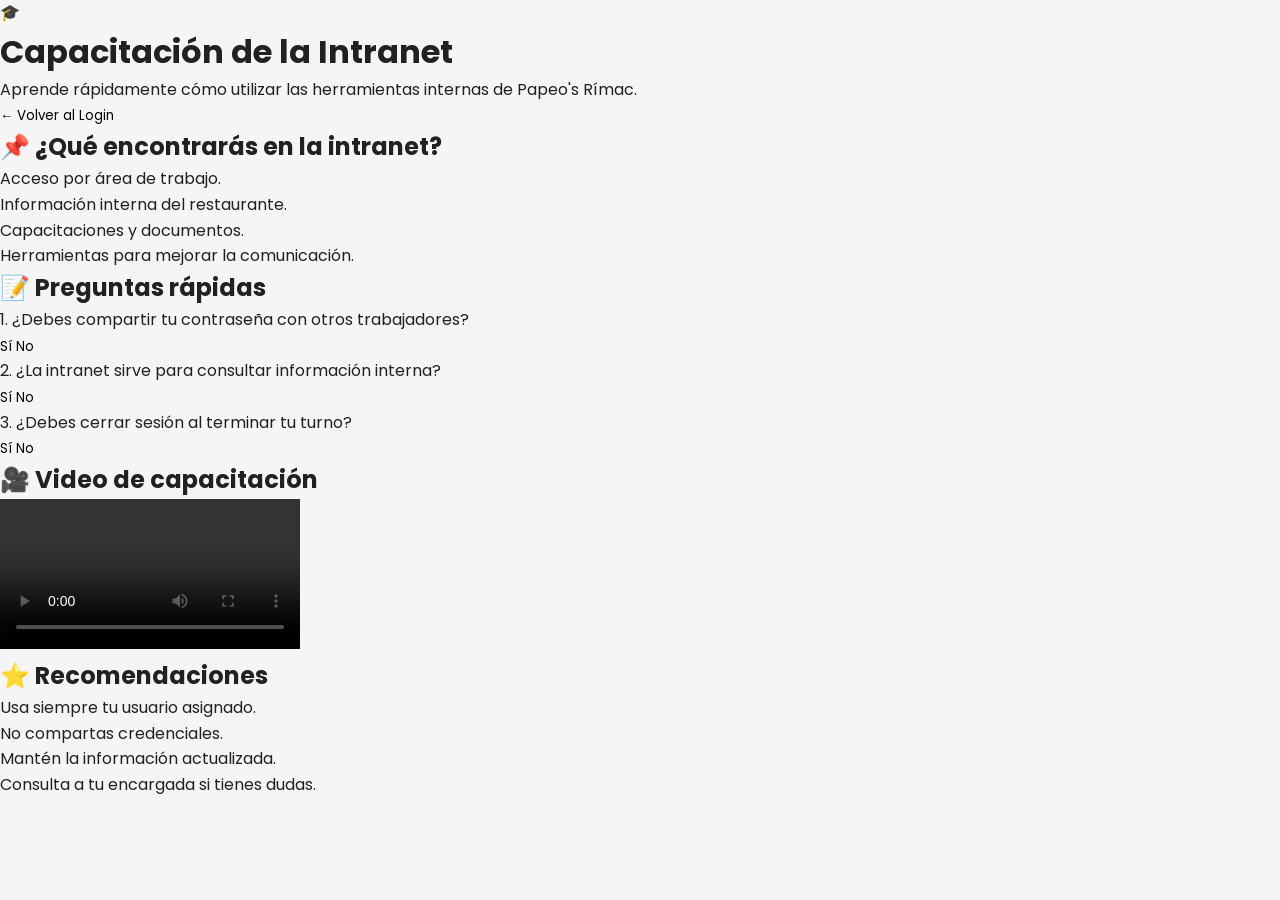
==== capacitacion.html @ c5e5203c "Add files via upload" ====
<!DOCTYPE html>
<html lang="es">
<head>
<meta charset="UTF-8">
<meta name="viewport" content="width=device-width, initial-scale=1.0">

<title>Papeo's | Capacitación</title>

<link rel="stylesheet" href="css/global.css">
<link rel="stylesheet" href="css/capacitacion.css">

<link href="https://fonts.googleapis.com/css2?family=Poppins:wght@300;400;600;700;800&family=Playfair+Display:wght@700;900&display=swap" rel="stylesheet">
</head>

<body class="capacitacion-body">

<div class="capacitacion-container">

    <div class="capacitacion-header">
        <div class="header-icon">🎓</div>

        <h1>Capacitación de la Intranet</h1>

        <p>
            Aprende rápidamente cómo utilizar las herramientas internas
            de Papeo's Rímac.
        </p>

        <button class="btn-volver" id="btnVolver">
            ← Volver al Login
        </button>
    </div>

    <section class="cap-card">
        <h2>📌 ¿Qué encontrarás en la intranet?</h2>

        <ul>
            <li>Acceso por área de trabajo.</li>
            <li>Información interna del restaurante.</li>
            <li>Capacitaciones y documentos.</li>
            <li>Herramientas para mejorar la comunicación.</li>
        </ul>
    </section>

    <section class="cap-card">
        <h2>📝 Preguntas rápidas</h2>

        <div class="quiz">

            <div class="question">
                <p>1. ¿Debes compartir tu contraseña con otros trabajadores?</p>

                <button onclick="respuesta(this,false)">Sí</button>
                <button onclick="respuesta(this,true)">No</button>
            </div>

            <div class="question">
                <p>2. ¿La intranet sirve para consultar información interna?</p>

                <button onclick="respuesta(this,true)">Sí</button>
                <button onclick="respuesta(this,false)">No</button>
            </div>

            <div class="question">
                <p>3. ¿Debes cerrar sesión al terminar tu turno?</p>

                <button onclick="respuesta(this,true)">Sí</button>
                <button onclick="respuesta(this,false)">No</button>
            </div>

        </div>
    </section>

    <section class="cap-card">
        <h2>🎥 Video de capacitación</h2>

        <video controls class="video-capacitacion">
            <source src="video1.mp4" type="video/mp4">
        </video>
    </section>

    <section class="cap-card">
        <h2>⭐ Recomendaciones</h2>

        <ul>
            <li>Usa siempre tu usuario asignado.</li>
            <li>No compartas credenciales.</li>
            <li>Mantén la información actualizada.</li>
            <li>Consulta a tu encargada si tienes dudas.</li>
        </ul>
    </section>

</div>

<script src="js/capacitacion.js"></script>

</body>
</html>
---- css/global.css ----
/* ============================================================
   PAPEO'S RÍMAC — INTRANET CORPORATIVA
   global.css · Variables, reset y componentes compartidos
   ============================================================ */

/* ── FUENTES ── */
@import url('https://fonts.googleapis.com/css2?family=Poppins:wght@300;400;600;700;800&family=Playfair+Display:wght@700;900&display=swap');

/* ── VARIABLES GLOBALES ── */
:root {
  /* Paleta principal Papeo's */
  --verde-oscuro:    #1B5E20;
  --verde-medio:     #2E7D32;
  --verde-base:      #388E3C;
  --verde-claro:     #4CAF50;
  --verde-suave:     #A5D6A7;
  --verde-mint:      #E8F5E9;

  /* Acento y contraste */
  --amarillo:        #FDD835;
  --amarillo-suave:  #FFF9C4;
  --naranja:         #FF6F00;
  --naranja-suave:   #FFF3E0;
  --rojo:            #C62828;
  --rojo-badge:      #E53935;

  /* Neutros */
  --blanco:          #FFFFFF;
  --gris-100:        #F5F5F5;
  --gris-200:        #EEEEEE;
  --gris-300:        #E0E0E0;
  --gris-500:        #9E9E9E;
  --gris-700:        #616161;
  --gris-900:        #212121;
  --negro:           #0D0D0D;

  /* Colores por área */
  --color-jefa:      #1B5E20;
  --color-salon:     #2E7D32;
  --color-bar:       #4A148C;
  --color-cocina:    #BF360C;
  --color-delivery:  #E65100;

  /* Tipografía */
  --font-display:    'Playfair Display', Georgia, serif;
  --font-body:       'Poppins', sans-serif;

  /* Espaciados */
  --sp-xs:  4px;
  --sp-sm:  8px;
  --sp-md:  16px;
  --sp-lg:  24px;
  --sp-xl:  32px;
  --sp-2xl: 48px;
  --sp-3xl: 64px;

  /* Radios */
  --radius-sm:  6px;
  --radius-md:  12px;
  --radius-lg:  20px;
  --radius-xl:  32px;
  --radius-pill:9999px;

  /* Sombras */
  --shadow-sm:  0 1px 3px rgba(0,0,0,0.10), 0 1px 2px rgba(0,0,0,0.08);
  --shadow-md:  0 4px 12px rgba(0,0,0,0.12), 0 2px 6px rgba(0,0,0,0.08);
  --shadow-lg:  0 8px 24px rgba(0,0,0,0.14), 0 4px 12px rgba(0,0,0,0.08);
  --shadow-xl:  0 16px 48px rgba(0,0,0,0.18);

  /* Transiciones */
  --trans-fast:   150ms ease;
  --trans-base:   250ms ease;
  --trans-slow:   400ms ease;

  /* Navbar */
  --navbar-h: 68px;
}

/* ── RESET ── */
*, *::before, *::after {
  box-sizing: border-box;
  margin: 0;
  padding: 0;
}

html {
  scroll-behavior: smooth;
  font-size: 16px;
}

body {
  font-family: var(--font-body);
  color: var(--gris-900);
  background: var(--gris-100);
  line-height: 1.6;
  -webkit-font-smoothing: antialiased;
}

img {
  display: block;
  max-width: 100%;
  height: auto;
}

button {
  font-family: var(--font-body);
  cursor: pointer;
  border: none;
  background: none;
}

a {
  text-decoration: none;
  color: inherit;
}

ul, ol {
  list-style: none;
}

/* ── SCROLLBAR PERSONALIZADA ── */
::-webkit-scrollbar { width: 6px; height: 6px; }
::-webkit-scrollbar-track { background: var(--gris-200); }
::-webkit-scrollbar-thumb { background: var(--verde-claro); border-radius: var(--radius-pill); }
::-webkit-scrollbar-thumb:hover { background: var(--verde-medio); }

/* ============================================================
   NAVBAR COMPARTIDO
   ============================================================ */
.navbar {
  position: fixed;
  top: 0;
  left: 0;
  right: 0;
  z-index: 1000;
  height: var(--navbar-h);
  display: flex;
  align-items: center;
  justify-content: space-between;
  padding: 0 var(--sp-xl);
  gap: var(--sp-md);
  box-shadow: var(--shadow-md);
  backdrop-filter: blur(12px);
  -webkit-backdrop-filter: blur(12px);
  background: rgba(27, 94, 32, 0.97);
  border-bottom: 3px solid var(--amarillo);
}

.navbar__left {
  display: flex;
  align-items: center;
  gap: var(--sp-sm);
  flex-shrink: 0;
}

.navbar__logo {
  width: 40px;
  height: 40px;
  object-fit: contain;
  border-radius: var(--radius-sm);
  background: rgba(255,255,255,0.15);
  padding: 3px;
}

.navbar__brand {
  font-family: var(--font-display);
  font-size: 1.2rem;
  font-weight: 700;
  color: var(--blanco);
  letter-spacing: -0.3px;
}

.navbar__brand em {
  font-style: normal;
  color: var(--amarillo);
}

.navbar__nav {
  display: flex;
  align-items: center;
  gap: var(--sp-xs);
  flex: 1;
  justify-content: center;
  flex-wrap: wrap;
}

.nav-link {
  color: rgba(255,255,255,0.82);
  font-size: 0.82rem;
  font-weight: 600;
  padding: var(--sp-xs) var(--sp-sm);
  border-radius: var(--radius-sm);
  transition: color var(--trans-fast), background var(--trans-fast);
  white-space: nowrap;
}

.nav-link:hover,
.nav-link.active {
  color: var(--blanco);
  background: rgba(255,255,255,0.15);
}

.navbar__right {
  display: flex;
  align-items: center;
  gap: var(--sp-md);
  flex-shrink: 0;
  position: relative;
}

/* ── Campana de notificaciones ── */
.btn-notif {
  position: relative;
  width: 40px;
  height: 40px;
  display: flex;
  align-items: center;
  justify-content: center;
  border-radius: var(--radius-pill);
  background: rgba(255,255,255,0.12);
  transition: background var(--trans-fast), transform var(--trans-fast);
  cursor: pointer;
}

.btn-notif:hover {
  background: rgba(255,255,255,0.22);
  transform: scale(1.08);
}

.notif-icon {
  font-size: 1.25rem;
  line-height: 1;
  animation: campana-ring 3s ease-in-out infinite;
}

@keyframes campana-ring {
  0%, 80%, 100% { transform: rotate(0); }
  85% { transform: rotate(14deg); }
  90% { transform: rotate(-12deg); }
  95% { transform: rotate(8deg); }
}

.notif-badge {
  position: absolute;
  top: -2px;
  right: -2px;
  min-width: 18px;
  height: 18px;
  background: var(--rojo-badge);
  color: var(--blanco);
  font-size: 0.68rem;
  font-weight: 800;
  border-radius: var(--radius-pill);
  display: flex;
  align-items: center;
  justify-content: center;
  padding: 0 4px;
  border: 2px solid var(--verde-oscuro);
  animation: badge-pulse 2s ease-in-out infinite;
}

@keyframes badge-pulse {
  0%, 100% { transform: scale(1); }
  50% { transform: scale(1.15); }
}

/* ── Perfil de usuario ── */
.navbar__profile {
  display: flex;
  align-items: center;
  gap: var(--sp-sm);
  cursor: pointer;
  padding: 6px 10px;
  border-radius: var(--radius-md);
  transition: background var(--trans-fast);
  position: relative;
}

.navbar__profile:hover {
  background: rgba(255,255,255,0.12);
}

.profile-avatar {
  width: 36px;
  height: 36px;
  border-radius: var(--radius-pill);
  object-fit: cover;
  border: 2px solid var(--amarillo);
  background: var(--verde-claro);
}

.profile-info {
  display: flex;
  flex-direction: column;
  line-height: 1.2;
}

.profile-name {
  font-size: 0.82rem;
  font-weight: 700;
  color: var(--blanco);
}

.profile-role {
  font-size: 0.7rem;
  color: var(--amarillo);
  font-weight: 600;
}

.profile-arrow {
  color: rgba(255,255,255,0.6);
  font-size: 0.75rem;
  transition: transform var(--trans-fast);
}

.navbar__profile.open .profile-arrow {
  transform: rotate(180deg);
}

/* ── Dropdown de perfil ── */
.profile-dropdown {
  position: absolute;
  top: calc(100% + 8px);
  right: 0;
  background: var(--blanco);
  border-radius: var(--radius-md);
  box-shadow: var(--shadow-lg);
  min-width: 200px;
  z-index: 2000;
  overflow: hidden;
  animation: dropdown-in var(--trans-base) ease;
}

@keyframes dropdown-in {
  from { opacity: 0; transform: translateY(-8px); }
  to   { opacity: 1; transform: translateY(0); }
}

.profile-dropdown__header {
  display: flex;
  align-items: center;
  gap: var(--sp-sm);
  padding: var(--sp-md);
  background: var(--verde-mint);
}

.dropdown-avatar {
  width: 40px;
  height: 40px;
  border-radius: var(--radius-pill);
  object-fit: cover;
  border: 2px solid var(--verde-claro);
  background: var(--verde-suave);
}

.profile-dropdown__header strong {
  display: block;
  font-size: 0.88rem;
  color: var(--verde-oscuro);
}

.profile-dropdown__header small {
  font-size: 0.72rem;
  color: var(--gris-700);
}

.profile-dropdown hr {
  border: none;
  border-top: 1px solid var(--gris-200);
}

.dropdown-item {
  display: block;
  width: 100%;
  padding: var(--sp-sm) var(--sp-md);
  font-size: 0.88rem;
  color: var(--gris-900);
  text-align: left;
  transition: background var(--trans-fast);
  cursor: pointer;
}

.dropdown-item:hover {
  background: var(--gris-100);
  color: var(--rojo);
}

/* ── Hamburger (mobile) ── */
.btn-hamburger {
  display: none;
  color: var(--blanco);
  font-size: 1.4rem;
  padding: 6px;
  border-radius: var(--radius-sm);
  background: rgba(255,255,255,0.12);
}

/* ============================================================
   PANEL DE NOTIFICACIONES / VIDEOS
   ============================================================ */
.notif-panel {
  position: fixed;
  top: var(--navbar-h);
  right: var(--sp-md);
  width: 320px;
  background: var(--blanco);
  border-radius: var(--radius-md);
  box-shadow: var(--shadow-xl);
  z-index: 999;
  overflow: hidden;
  animation: dropdown-in var(--trans-base) ease;
}

.notif-panel__header {
  display: flex;
  align-items: center;
  justify-content: space-between;
  padding: var(--sp-md);
  background: var(--verde-oscuro);
  color: var(--blanco);
}

.notif-panel__header h3 {
  font-size: 0.95rem;
  font-weight: 700;
}

.notif-panel__close {
  color: rgba(255,255,255,0.7);
  font-size: 1rem;
  line-height: 1;
  transition: color var(--trans-fast);
}

.notif-panel__close:hover { color: var(--blanco); }

.notif-list {
  padding: var(--sp-sm) 0;
}

.notif-item {
  display: flex;
  align-items: center;
  gap: var(--sp-sm);
  padding: var(--sp-sm) var(--sp-md);
  transition: background var(--trans-fast);
}

.notif-item:hover { background: var(--gris-100); }

.notif-item__icon { font-size: 1.4rem; flex-shrink: 0; }

.notif-item__info {
  flex: 1;
  display: flex;
  flex-direction: column;
}

.notif-item__info strong {
  font-size: 0.82rem;
  color: var(--gris-900);
  line-height: 1.3;
}

.notif-item__info small {
  font-size: 0.7rem;
  color: var(--gris-500);
}

.btn-ver-video {
  background: var(--verde-base);
  color: var(--blanco);
  font-size: 0.75rem;
  font-weight: 700;
  padding: 4px 10px;
  border-radius: var(--radius-pill);
  white-space: nowrap;
  transition: background var(--trans-fast), transform var(--trans-fast);
}

.btn-ver-video:hover {
  background: var(--verde-oscuro);
  transform: scale(1.05);
}

/* ── Modal de video ── */
.video-modal {
  position: fixed;
  inset: 0;
  z-index: 9999;
  display: flex;
  align-items: center;
  justify-content: center;
  animation: fade-in var(--trans-base) ease;
}

@keyframes fade-in {
  from { opacity: 0; }
  to   { opacity: 1; }
}

.video-modal__backdrop {
  position: absolute;
  inset: 0;
  background: rgba(0,0,0,0.78);
  cursor: pointer;
}

.video-modal__content {
  position: relative;
  z-index: 1;
  width: min(720px, 94vw);
  background: var(--negro);
  border-radius: var(--radius-md);
  overflow: hidden;
  box-shadow: var(--shadow-xl);
  animation: modal-in var(--trans-slow) ease;
}

@keyframes modal-in {
  from { transform: scale(0.9) translateY(20px); opacity: 0; }
  to   { transform: scale(1) translateY(0); opacity: 1; }
}

.video-modal__close {
  position: absolute;
  top: var(--sp-sm);
  right: var(--sp-sm);
  z-index: 2;
  color: var(--blanco);
  background: rgba(0,0,0,0.5);
  width: 32px;
  height: 32px;
  border-radius: var(--radius-pill);
  font-size: 1rem;
  display: flex;
  align-items: center;
  justify-content: center;
  transition: background var(--trans-fast);
}

.video-modal__close:hover { background: var(--rojo); }

.video-player {
  width: 100%;
  display: block;
  max-height: 80vh;
  background: var(--negro);
}

/* ============================================================
   HERO COMPARTIDO — elementos base
   ============================================================ */
.hero-eyebrow {
  display: inline-block;
  font-size: 0.82rem;
  font-weight: 600;
  letter-spacing: 1.5px;
  text-transform: uppercase;
  color: var(--amarillo);
  margin-bottom: var(--sp-sm);
  opacity: 0.9;
}

.hero-title {
  font-family: var(--font-display);
  font-size: clamp(2rem, 5vw, 3.2rem);
  font-weight: 900;
  color: var(--blanco);
  line-height: 1.1;
  margin-bottom: var(--sp-sm);
  text-shadow: 0 2px 12px rgba(0,0,0,0.3);
}

.hero-subtitle {
  font-size: 1.05rem;
  color: rgba(255,255,255,0.85);
  margin-bottom: var(--sp-xl);
  max-width: 520px;
}

/* KPIs del hero */
.hero-kpis {
  display: flex;
  gap: var(--sp-md);
  flex-wrap: wrap;
}

.kpi-card {
  background: rgba(255,255,255,0.14);
  backdrop-filter: blur(8px);
  border: 1px solid rgba(255,255,255,0.2);
  border-radius: var(--radius-md);
  padding: var(--sp-md) var(--sp-lg);
  display: flex;
  flex-direction: column;
  align-items: center;
  gap: 2px;
  min-width: 120px;
  transition: background var(--trans-base), transform var(--trans-base);
  animation: kpi-in var(--trans-slow) ease both;
}

.kpi-card:nth-child(1) { animation-delay: 0.1s; }
.kpi-card:nth-child(2) { animation-delay: 0.2s; }
.kpi-card:nth-child(3) { animation-delay: 0.3s; }
.kpi-card:nth-child(4) { animation-delay: 0.4s; }

@keyframes kpi-in {
  from { opacity: 0; transform: translateY(16px); }
  to   { opacity: 1; transform: translateY(0); }
}

.kpi-card:hover {
  background: rgba(255,255,255,0.22);
  transform: translateY(-3px);
}

.kpi-icon { font-size: 1.2rem; }

.kpi-number {
  font-family: var(--font-display);
  font-size: 1.8rem;
  font-weight: 900;
  color: var(--amarillo);
  line-height: 1;
}

.kpi-label {
  font-size: 0.72rem;
  color: rgba(255,255,255,0.75);
  text-align: center;
  font-weight: 500;
}

/* ============================================================
   CONTENIDO PRINCIPAL — SECCIONES
   ============================================================ */
.dash-main {
  padding-top: var(--navbar-h);
}

.dash-section {
  padding: var(--sp-3xl) var(--sp-xl);
  max-width: 1200px;
  margin: 0 auto;
}

.dash-section--alt {
  background: var(--verde-mint);
  max-width: 100%;
  padding: var(--sp-3xl) calc((100% - 1200px) / 2 + var(--sp-xl));
}

/* ── Encabezados de sección ── */
.section-header {
  display: flex;
  align-items: center;
  justify-content: space-between;
  gap: var(--sp-md);
  margin-bottom: var(--sp-md);
  flex-wrap: wrap;
}

.section-title {
  font-family: var(--font-display);
  font-size: clamp(1.3rem, 3vw, 1.8rem);
  font-weight: 700;
  color: var(--verde-oscuro);
  display: flex;
  align-items: center;
  gap: var(--sp-sm);
}

.section-emoji {
  font-size: 1.4rem;
}

.section-desc {
  color: var(--gris-700);
  font-size: 0.92rem;
  margin-bottom: var(--sp-lg);
}

.section-badge {
  background: var(--verde-claro);
  color: var(--blanco);
  font-size: 0.75rem;
  font-weight: 700;
  padding: 4px 12px;
  border-radius: var(--radius-pill);
  white-space: nowrap;
}

.encuesta-badge--activa {
  background: var(--verde-medio);
  animation: badge-pulse 2.5s ease-in-out infinite;
}

.badge--urgente {
  background: var(--rojo-badge);
  animation: badge-pulse 2s ease-in-out infinite;
}

/* ── Botón nuevo / acción principal ── */
.btn-nuevo {
  background: var(--verde-base);
  color: var(--blanco);
  font-size: 0.82rem;
  font-weight: 700;
  padding: 8px 16px;
  border-radius: var(--radius-pill);
  transition: background var(--trans-fast), transform var(--trans-fast), box-shadow var(--trans-fast);
  white-space: nowrap;
}

.btn-nuevo:hover {
  background: var(--verde-oscuro);
  transform: translateY(-2px);
  box-shadow: var(--shadow-md);
}

/* ============================================================
   COMUNICADOS
   ============================================================ */
.comunicados-grid {
  display: grid;
  grid-template-columns: repeat(auto-fill, minmax(280px, 1fr));
  gap: var(--sp-md);
}

.comunicado-card {
  background: var(--blanco);
  border-radius: var(--radius-md);
  padding: var(--sp-lg);
  box-shadow: var(--shadow-sm);
  border-left: 4px solid var(--verde-claro);
  display: flex;
  flex-direction: column;
  gap: var(--sp-sm);
  transition: transform var(--trans-base), box-shadow var(--trans-base);
  animation: card-in var(--trans-slow) ease both;
}

.comunicado-card:hover {
  transform: translateY(-4px);
  box-shadow: var(--shadow-md);
}

.comunicado-card--importante {
  border-left-color: var(--rojo);
}

@keyframes card-in {
  from { opacity: 0; transform: translateY(12px); }
  to   { opacity: 1; transform: translateY(0); }
}

.comunicado-card__top {
  display: flex;
  align-items: center;
  justify-content: space-between;
  gap: var(--sp-sm);
}

.comunicado-fecha {
  font-size: 0.72rem;
  color: var(--gris-500);
  font-weight: 600;
}

.comunicado-card__title {
  font-size: 0.95rem;
  font-weight: 700;
  color: var(--gris-900);
  line-height: 1.3;
}

.comunicado-card__body {
  font-size: 0.85rem;
  color: var(--gris-700);
  line-height: 1.55;
  flex: 1;
}

.btn-leer-mas {
  color: var(--verde-base);
  font-size: 0.8rem;
  font-weight: 700;
  align-self: flex-start;
  padding: 0;
  transition: color var(--trans-fast), letter-spacing var(--trans-fast);
}

.btn-leer-mas:hover {
  color: var(--verde-oscuro);
  letter-spacing: 0.5px;
}

/* ── Tags ── */
.tag {
  display: inline-flex;
  align-items: center;
  gap: 4px;
  font-size: 0.7rem;
  font-weight: 700;
  padding: 3px 8px;
  border-radius: var(--radius-pill);
  white-space: nowrap;
}

.tag--importante { background: #FFEBEE; color: var(--rojo); }
.tag--info       { background: #FFF8E1; color: #F57F17; }
.tag--actividad  { background: var(--verde-mint); color: var(--verde-oscuro); }

/* ============================================================
   RECONOCIMIENTOS
   ============================================================ */
.reconocimientos-grid {
  display: grid;
  grid-template-columns: repeat(auto-fill, minmax(220px, 1fr));
  gap: var(--sp-lg);
}

.reconoc-card {
  background: var(--blanco);
  border-radius: var(--radius-lg);
  padding: var(--sp-lg);
  text-align: center;
  box-shadow: var(--shadow-md);
  display: flex;
  flex-direction: column;
  align-items: center;
  gap: var(--sp-sm);
  transition: transform var(--trans-base), box-shadow var(--trans-base);
  position: relative;
  overflow: hidden;
  animation: card-in var(--trans-slow) ease both;
}

.reconoc-card::before {
  content: '';
  position: absolute;
  top: 0; left: 0; right: 0;
  height: 4px;
  background: linear-gradient(90deg, var(--verde-claro), var(--amarillo));
}

.reconoc-card:hover {
  transform: translateY(-6px);
  box-shadow: var(--shadow-lg);
}

.reconoc-card--highlight { border: 2px solid var(--amarillo); }

.reconoc-card__medal { font-size: 2rem; line-height: 1; }

.reconoc-card__foto {
  width: 72px;
  height: 72px;
  border-radius: var(--radius-pill);
  object-fit: cover;
  border: 3px solid var(--verde-claro);
  background: var(--verde-suave);
}

.reconoc-card__nombre {
  font-size: 0.95rem;
  font-weight: 700;
  color: var(--gris-900);
}

.reconoc-card__motivo {
  font-size: 0.8rem;
  color: var(--gris-700);
  font-style: italic;
  line-height: 1.4;
}

.reconoc-card__likes {
  margin-top: var(--sp-xs);
}

.btn-like {
  display: inline-flex;
  align-items: center;
  gap: 4px;
  background: #FFF0F0;
  color: var(--rojo);
  font-size: 0.8rem;
  font-weight: 700;
  padding: 4px 12px;
  border-radius: var(--radius-pill);
  transition: background var(--trans-fast), transform var(--trans-fast);
}

.btn-like:hover {
  background: #FFCDD2;
  transform: scale(1.08);
}

.btn-like.liked {
  background: var(--rojo);
  color: var(--blanco);
}

/* ============================================================
   ÁREA CHIPS (colores por área)
   ============================================================ */
.area-chip {
  display: inline-flex;
  align-items: center;
  gap: 4px;
  font-size: 0.72rem;
  font-weight: 700;
  padding: 4px 10px;
  border-radius: var(--radius-pill);
  white-space: nowrap;
}

.area-chip--jefa     { background: #E8F5E9; color: var(--verde-oscuro); border: 1px solid var(--verde-claro); }
.area-chip--salon    { background: #E8F5E9; color: var(--verde-medio); border: 1px solid var(--verde-suave); }
.area-chip--bar      { background: #EDE7F6; color: #4A148C; border: 1px solid #CE93D8; }
.area-chip--cocina   { background: #FBE9E7; color: var(--rojo); border: 1px solid #FFAB91; }
.area-chip--delivery { background: #FFF3E0; color: var(--naranja); border: 1px solid #FFCC80; }

/* ============================================================
   IDEAS
   ============================================================ */
.ideas-lista {
  display: flex;
  flex-direction: column;
  gap: var(--sp-md);
  margin-top: var(--sp-lg);
}

.idea-item {
  background: var(--blanco);
  border-radius: var(--radius-md);
  padding: var(--sp-md) var(--sp-lg);
  box-shadow: var(--shadow-sm);
  border-left: 4px solid var(--gris-300);
  display: flex;
  flex-direction: column;
  gap: var(--sp-sm);
  transition: transform var(--trans-base);
}

.idea-item:hover { transform: translateX(4px); }
.idea-item--pendiente { border-left-color: var(--amarillo); }
.idea-item--aprobada  { border-left-color: var(--verde-claro); }

.idea-item__header {
  display: flex;
  align-items: center;
  gap: var(--sp-sm);
  flex-wrap: wrap;
}

.idea-fecha { font-size: 0.72rem; color: var(--gris-500); }

.idea-status {
  font-size: 0.72rem;
  font-weight: 700;
  padding: 3px 8px;
  border-radius: var(--radius-pill);
}

.status--pendiente { background: #FFF8E1; color: #E65100; }
.status--aprobada  { background: var(--verde-mint); color: var(--verde-oscuro); }
.status--rechazada { background: #FFEBEE; color: var(--rojo); }

.idea-texto {
  font-size: 0.88rem;
  color: var(--gris-700);
  font-style: italic;
  line-height: 1.5;
}

.idea-actions {
  display: flex;
  gap: var(--sp-sm);
  flex-wrap: wrap;
}

.btn-aprobar, .btn-revisar, .btn-rechazar, .btn-ver-detalle {
  font-size: 0.75rem;
  font-weight: 700;
  padding: 5px 12px;
  border-radius: var(--radius-pill);
  transition: all var(--trans-fast);
}

.btn-aprobar  { background: var(--verde-mint); color: var(--verde-oscuro); }
.btn-revisar  { background: #FFF8E1; color: #E65100; }
.btn-rechazar { background: #FFEBEE; color: var(--rojo); }
.btn-ver-detalle { background: var(--gris-200); color: var(--gris-700); }

.btn-aprobar:hover  { background: var(--verde-claro); color: var(--blanco); }
.btn-revisar:hover  { background: var(--naranja); color: var(--blanco); }
.btn-rechazar:hover { background: var(--rojo); color: var(--blanco); }
.btn-ver-detalle:hover { background: var(--gris-300); }

/* ── Formulario de ideas (colaboradores) ── */
.idea-form-salon {
  background: var(--blanco);
  border-radius: var(--radius-md);
  padding: var(--sp-lg);
  box-shadow: var(--shadow-sm);
  display: flex;
  flex-direction: column;
  gap: var(--sp-sm);
}

.idea-textarea {
  width: 100%;
  font-family: var(--font-body);
  font-size: 0.88rem;
  color: var(--gris-900);
  background: var(--gris-100);
  border: 1.5px solid var(--gris-300);
  border-radius: var(--radius-sm);
  padding: var(--sp-sm) var(--sp-md);
  resize: vertical;
  transition: border-color var(--trans-fast), box-shadow var(--trans-fast);
}

.idea-textarea:focus {
  outline: none;
  border-color: var(--verde-base);
  box-shadow: 0 0 0 3px rgba(76,175,80,0.15);
}

.idea-form-footer {
  display: flex;
  align-items: center;
  justify-content: space-between;
  gap: var(--sp-sm);
}

.idea-char-count {
  font-size: 0.75rem;
  color: var(--gris-500);
}

.btn-enviar-idea {
  background: var(--verde-base);
  color: var(--blanco);
  font-size: 0.82rem;
  font-weight: 700;
  padding: 8px 18px;
  border-radius: var(--radius-pill);
  transition: background var(--trans-fast), transform var(--trans-fast);
}

.btn-enviar-idea:hover {
  background: var(--verde-oscuro);
  transform: translateY(-2px);
}

/* ============================================================
   TURNOS
   ============================================================ */
.turno-card {
  background: var(--blanco);
  border-radius: var(--radius-md);
  padding: var(--sp-lg);
  box-shadow: var(--shadow-sm);
  display: grid;
  grid-template-columns: 1fr 1fr;
  gap: var(--sp-xl);
}

.turno-card__hoy {
  display: flex;
  flex-direction: column;
  gap: var(--sp-md);
}

.turno-info {
  display: flex;
  flex-direction: column;
  gap: var(--sp-xs);
}

.turno-info__label {
  font-size: 0.78rem;
  font-weight: 600;
  color: var(--gris-500);
  text-transform: uppercase;
  letter-spacing: 0.8px;
}

.turno-info__horario {
  font-size: 1.3rem;
  font-weight: 800;
  color: var(--verde-oscuro);
  font-family: var(--font-display);
}

.turno-info__tipo {
  display: inline-block;
  font-size: 0.75rem;
  font-weight: 700;
  padding: 4px 12px;
  border-radius: var(--radius-pill);
  width: fit-content;
}

.tipo--tarde { background: #E3F2FD; color: #1565C0; }
.tipo--noche { background: #EDE7F6; color: #4A148C; }

.turno-compas {
  display: flex;
  gap: var(--sp-xs);
  flex-wrap: wrap;
}

.compa-chip {
  background: var(--verde-mint);
  color: var(--verde-oscuro);
  font-size: 0.75rem;
  font-weight: 600;
  padding: 4px 10px;
  border-radius: var(--radius-pill);
  border: 1px solid var(--verde-suave);
}

.turno-semana h4 {
  font-size: 0.82rem;
  font-weight: 700;
  color: var(--gris-700);
  text-transform: uppercase;
  letter-spacing: 0.8px;
  margin-bottom: var(--sp-sm);
}

.turno-semana-grid {
  display: flex;
  gap: var(--sp-xs);
  flex-wrap: wrap;
}

.dia-item {
  display: flex;
  flex-direction: column;
  align-items: center;
  gap: 4px;
  min-width: 42px;
}

.dia-item--hoy .dia-nombre {
  color: var(--verde-base);
  font-weight: 800;
}

.dia-nombre {
  font-size: 0.7rem;
  font-weight: 600;
  color: var(--gris-500);
  text-transform: uppercase;
}

/* Turno badges */
.turno {
  display: inline-flex;
  align-items: center;
  justify-content: center;
  width: 32px;
  height: 32px;
  border-radius: var(--radius-sm);
  font-size: 0.72rem;
  font-weight: 800;
}

.turno--tarde  { background: #BBDEFB; color: #1565C0; }
.turno--noche  { background: #D1C4E9; color: #4527A0; }
.turno--libre  { background: var(--gris-200); color: var(--gris-500); }

.turno-leyenda, .horario-leyenda {
  display: flex;
  gap: var(--sp-md);
  flex-wrap: wrap;
  margin-top: var(--sp-sm);
  font-size: 0.75rem;
  color: var(--gris-700);
  align-items: center;
}

.turno-leyenda span, .horario-leyenda span {
  display: flex;
  align-items: center;
  gap: var(--sp-xs);
}

/* ============================================================
   HORARIOS (tabla — solo jefa)
   ============================================================ */
.horarios-tabs {
  display: flex;
  gap: var(--sp-xs);
  margin-bottom: var(--sp-md);
  flex-wrap: wrap;
}

.horario-tab {
  font-size: 0.8rem;
  font-weight: 700;
  padding: 6px 16px;
  border-radius: var(--radius-pill);
  color: var(--gris-700);
  background: var(--gris-200);
  border: 2px solid transparent;
  transition: all var(--trans-fast);
}

.horario-tab--active,
.horario-tab:hover {
  background: var(--verde-base);
  color: var(--blanco);
}

.horarios-tabla-wrap {
  overflow-x: auto;
  border-radius: var(--radius-md);
  box-shadow: var(--shadow-sm);
}

.horarios-tabla {
  width: 100%;
  border-collapse: collapse;
  background: var(--blanco);
  font-size: 0.85rem;
}

.horarios-tabla th {
  background: var(--verde-oscuro);
  color: var(--blanco);
  font-weight: 700;
  padding: var(--sp-sm) var(--sp-md);
  text-align: center;
  font-size: 0.78rem;
  letter-spacing: 0.5px;
  white-space: nowrap;
}

.horarios-tabla th:first-child { text-align: left; }

.horarios-tabla td {
  padding: var(--sp-sm) var(--sp-md);
  text-align: center;
  border-bottom: 1px solid var(--gris-200);
  vertical-align: middle;
}

.horarios-tabla tr:hover td { background: var(--verde-mint); }
.horarios-tabla td.col-nombre { text-align: left; font-weight: 600; }

/* ============================================================
   ENCUESTAS
   ============================================================ */
.encuestas-grid {
  display: grid;
  grid-template-columns: repeat(auto-fill, minmax(280px, 1fr));
  gap: var(--sp-md);
}

.encuesta-resultado-card {
  background: var(--blanco);
  border-radius: var(--radius-md);
  padding: var(--sp-lg);
  box-shadow: var(--shadow-sm);
  display: flex;
  flex-direction: column;
  gap: var(--sp-md);
  transition: transform var(--trans-base);
}

.encuesta-resultado-card:hover { transform: translateY(-3px); }

.encuesta-rc-title {
  font-size: 0.95rem;
  font-weight: 700;
  color: var(--verde-oscuro);
  border-bottom: 2px solid var(--verde-mint);
  padding-bottom: var(--sp-xs);
}

.encuesta-items {
  display: flex;
  flex-direction: column;
  gap: var(--sp-sm);
}

.encuesta-item {
  display: flex;
  flex-direction: column;
  gap: 4px;
}

.encuesta-item__label {
  font-size: 0.78rem;
  color: var(--gris-700);
  font-weight: 600;
}

.encuesta-bar-wrap {
  height: 10px;
  background: var(--gris-200);
  border-radius: var(--radius-pill);
  overflow: hidden;
  position: relative;
}

.encuesta-bar {
  height: 100%;
  width: var(--pct);
  background: linear-gradient(90deg, var(--verde-claro), var(--verde-oscuro));
  border-radius: var(--radius-pill);
  position: relative;
  animation: barra-crece 1.2s ease both;
}

.encuesta-bar--alta  { background: linear-gradient(90deg, var(--verde-claro), var(--verde-medio)); }
.encuesta-bar--media { background: linear-gradient(90deg, var(--amarillo), #F57F17); }
.encuesta-bar--baja  { background: linear-gradient(90deg, #EF9A9A, var(--rojo)); }

@keyframes barra-crece {
  from { width: 0; }
  to   { width: var(--pct); }
}

.encuesta-bar__pct {
  position: absolute;
  right: 4px;
  top: 50%;
  transform: translateY(-50%);
  font-size: 0.58rem;
  font-weight: 800;
  color: var(--blanco);
  white-space: nowrap;
}

/* ── Formulario de encuesta (colaboradores) ── */
.encuesta-form-card {
  background: var(--blanco);
  border-radius: var(--radius-md);
  padding: var(--sp-xl);
  box-shadow: var(--shadow-sm);
  display: flex;
  flex-direction: column;
  gap: var(--sp-lg);
  max-width: 640px;
}

.encuesta-pregunta {
  display: flex;
  flex-direction: column;
  gap: var(--sp-xs);
}

.encuesta-pregunta__label {
  font-size: 0.88rem;
  font-weight: 600;
  color: var(--gris-900);
}

.encuesta-stars {
  display: flex;
  gap: var(--sp-xs);
}

.star-btn {
  font-size: 1.6rem;
  color: var(--gris-300);
  transition: color var(--trans-fast), transform var(--trans-fast);
  line-height: 1;
}

.star-btn:hover,
.star-btn.active {
  color: var(--amarillo);
  transform: scale(1.2);
}

.btn-enviar-encuesta {
  background: linear-gradient(135deg, var(--verde-base), var(--verde-oscuro));
  color: var(--blanco);
  font-size: 0.9rem;
  font-weight: 700;
  padding: 12px 28px;
  border-radius: var(--radius-pill);
  align-self: flex-start;
  transition: all var(--trans-fast);
  box-shadow: var(--shadow-sm);
}

.btn-enviar-encuesta:hover {
  transform: translateY(-2px);
  box-shadow: var(--shadow-md);
}

/* ============================================================
   EQUIPO — Directorio (solo jefa)
   ============================================================ */
.equipo-grid {
  display: grid;
  grid-template-columns: repeat(auto-fill, minmax(220px, 1fr));
  gap: var(--sp-md);
}

.equipo-card {
  background: var(--blanco);
  border-radius: var(--radius-md);
  padding: var(--sp-md);
  box-shadow: var(--shadow-sm);
  display: flex;
  gap: var(--sp-md);
  align-items: flex-start;
  transition: transform var(--trans-base), box-shadow var(--trans-base);
}

.equipo-card:hover {
  transform: translateY(-3px);
  box-shadow: var(--shadow-md);
}

.equipo-card__foto {
  width: 56px;
  height: 56px;
  border-radius: var(--radius-pill);
  object-fit: cover;
  border: 2px solid var(--verde-claro);
  flex-shrink: 0;
  background: var(--verde-suave);
}

.equipo-card__info {
  display: flex;
  flex-direction: column;
  gap: 4px;
  flex: 1;
}

.equipo-card__nombre {
  font-size: 0.88rem;
  font-weight: 700;
  color: var(--gris-900);
}

.equipo-card__detalle {
  font-size: 0.75rem;
  color: var(--gris-700);
}

.equipo-card__contacto {
  font-size: 0.72rem;
  color: var(--verde-base);
  font-weight: 600;
}

/* ============================================================
   FOOTER
   ============================================================ */
.dash-footer {
  background: var(--verde-oscuro);
  color: rgba(255,255,255,0.75);
  padding: var(--sp-xl);
  border-top: 3px solid var(--amarillo);
  margin-top: var(--sp-2xl);
}

.footer-inner {
  max-width: 1200px;
  margin: 0 auto;
  display: flex;
  flex-direction: column;
  align-items: center;
  gap: var(--sp-sm);
  text-align: center;
}

.footer-logo {
  width: 48px;
  height: 48px;
  object-fit: contain;
  opacity: 0.8;
  background: rgba(255,255,255,0.1);
  border-radius: var(--radius-sm);
  padding: 4px;
}

.footer-inner p {
  font-size: 0.8rem;
}

.footer-address {
  font-size: 0.75rem;
  opacity: 0.65;
}

/* ============================================================
   ZONA DE DELIVERY
   ============================================================ */
.zona-chip {
  background: var(--naranja-suave);
  color: var(--naranja);
  font-size: 0.82rem;
  font-weight: 600;
  padding: 5px 12px;
  border-radius: var(--radius-pill);
  border: 1px solid #FFCC80;
  display: inline-block;
}

/* ============================================================
   RESPONSIVE
   ============================================================ */
@media (max-width: 900px) {
  .navbar__nav { display: none; }
  .navbar__nav.open { display: flex; flex-direction: column; position: fixed; top: var(--navbar-h); left: 0; right: 0; background: var(--verde-oscuro); padding: var(--sp-md); z-index: 999; }
  .btn-hamburger { display: flex; }
  .profile-info { display: none; }
  .dash-section--alt { padding: var(--sp-2xl) var(--sp-xl); }
  .turno-card { grid-template-columns: 1fr; }
  .hero-kpis { gap: var(--sp-sm); }
  .kpi-card { min-width: 100px; padding: var(--sp-sm) var(--sp-md); }
}

@media (max-width: 600px) {
  .navbar { padding: 0 var(--sp-md); }
  .dash-section { padding: var(--sp-xl) var(--sp-md); }
  .dash-section--alt { padding: var(--sp-xl) var(--sp-md); }
  .hero-kpis { flex-direction: column; align-items: flex-start; }
  .kpi-card { width: 100%; flex-direction: row; justify-content: flex-start; }
  .encuesta-form-card { padding: var(--sp-md); }
  .notif-panel { width: calc(100vw - 2 * var(--sp-md)); right: var(--sp-md); }
}

/* ── Reducción de movimiento ── */
@media (prefers-reduced-motion: reduce) {
  *, *::before, *::after { animation-duration: 0.01ms !important; transition-duration: 0.01ms !important; }
}
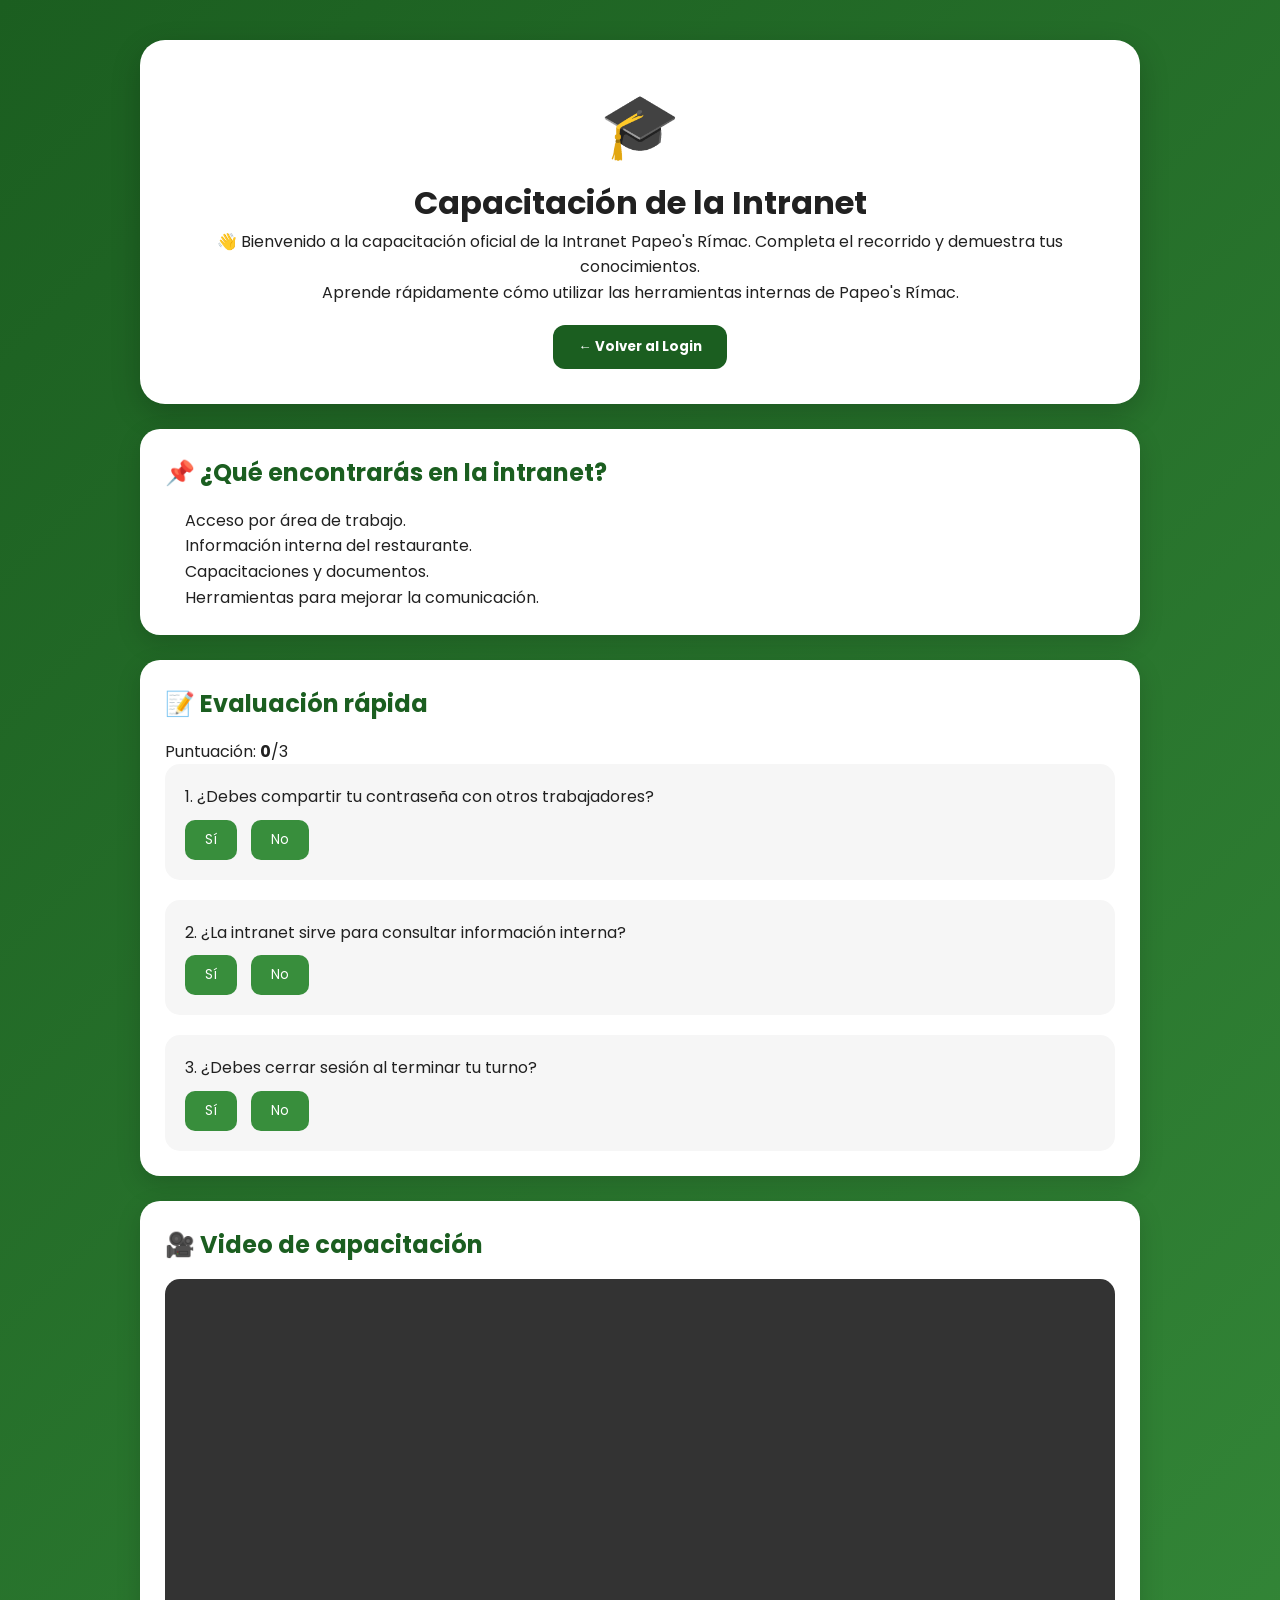
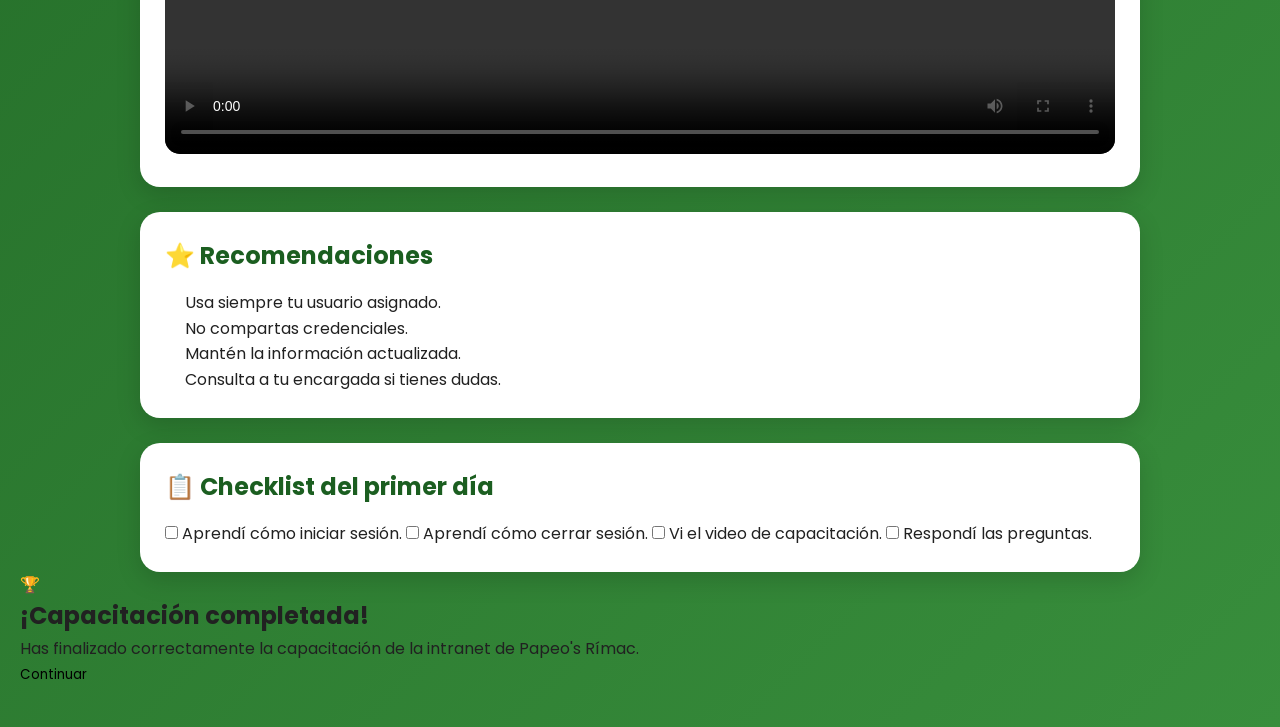
==== commit 71d5af68: "Update capacitacion.html" ====
--- a/capacitacion.html
+++ b/capacitacion.html
@@ -21,6 +21,11 @@
 
         <h1>Capacitación de la Intranet</h1>
 
+    <div class="bienvenida-cap">
+        👋 Bienvenido a la capacitación oficial de la Intranet Papeo's Rímac.
+        Completa el recorrido y demuestra tus conocimientos.
+    </div>
+
         <p>
             Aprende rápidamente cómo utilizar las herramientas internas
             de Papeo's Rímac.
@@ -43,7 +48,17 @@
     </section>
 
     <section class="cap-card">
-        <h2>📝 Preguntas rápidas</h2>
+
+        <h2>📝 Evaluación rápida</h2>
+
+        <div class="progress-container">
+            <div class="progress-bar" id="progressBar"></div>
+        </div>
+
+        <p class="score-text">
+            Puntuación:
+            <strong id="score">0</strong>/3
+        </p>
 
         <div class="quiz">
 
@@ -69,6 +84,7 @@
             </div>
 
         </div>
+
     </section>
 
     <section class="cap-card">
@@ -90,9 +106,63 @@
         </ul>
     </section>
 
+    <section class="cap-card">
+
+        <h2>📋 Checklist del primer día</h2>
+
+        <div class="checklist">
+
+            <label>
+                <input type="checkbox">
+                Aprendí cómo iniciar sesión.
+            </label>
+
+            <label>
+                <input type="checkbox">
+                Aprendí cómo cerrar sesión.
+            </label>
+
+            <label>
+                <input type="checkbox">
+                Vi el video de capacitación.
+            </label>
+
+            <label>
+                <input type="checkbox">
+                Respondí las preguntas.
+            </label>
+
+        </div>
+
+    </section>
+
+    
+</div>
+
+<div class="certificado" id="certificado">
+
+    <div class="certificado-card">
+
+        <div class="certificado-icon">
+            🏆
+        </div>
+
+        <h2>¡Capacitación completada!</h2>
+
+        <p>
+            Has finalizado correctamente la capacitación
+            de la intranet de Papeo's Rímac.
+        </p>
+
+        <button onclick="cerrarCertificado()">
+            Continuar
+        </button>
+
+    </div>
+
 </div>
 
 <script src="js/capacitacion.js"></script>
 
 </body>
-</html>+</html>
--- a/css/capacitacion.css
+++ b/css/capacitacion.css
@@ -0,0 +1,156 @@
+.capacitacion-body{
+    background: linear-gradient(
+        135deg,
+        #1B5E20,
+        #388E3C
+    );
+
+    font-family: 'Poppins', sans-serif;
+    min-height:100vh;
+    padding:40px 20px;
+}
+
+.capacitacion-container{
+    max-width:1000px;
+    margin:auto;
+}
+
+.capacitacion-header{
+    background:white;
+    border-radius:25px;
+    padding:35px;
+    text-align:center;
+
+    animation:slideDown .8s ease;
+    box-shadow:0 10px 30px rgba(0,0,0,.2);
+}
+
+.header-icon{
+    font-size:4rem;
+    animation:float 3s infinite;
+}
+
+.cap-card{
+    background:white;
+
+    margin-top:25px;
+
+    padding:25px;
+
+    border-radius:20px;
+
+    box-shadow:0 8px 25px rgba(0,0,0,.15);
+
+    animation:fadeUp .8s ease;
+}
+
+.cap-card h2{
+    color:#1B5E20;
+    margin-bottom:15px;
+}
+
+.cap-card ul{
+    padding-left:20px;
+}
+
+.quiz{
+    display:flex;
+    flex-direction:column;
+    gap:20px;
+}
+
+.question{
+    background:#f6f6f6;
+    padding:20px;
+    border-radius:15px;
+}
+
+.question button{
+    margin-right:10px;
+    margin-top:10px;
+
+    background:#388E3C;
+    color:white;
+
+    border:none;
+
+    padding:10px 20px;
+
+    border-radius:10px;
+
+    cursor:pointer;
+
+    transition:.3s;
+}
+
+.question button:hover{
+    transform:translateY(-2px);
+}
+
+.correcta{
+    background:#4CAF50 !important;
+}
+
+.incorrecta{
+    background:#E53935 !important;
+}
+
+.video-capacitacion{
+    width:100%;
+    border-radius:15px;
+}
+
+.btn-volver{
+    margin-top:20px;
+
+    background:#1B5E20;
+
+    color:white;
+
+    border:none;
+
+    padding:12px 25px;
+
+    border-radius:12px;
+
+    cursor:pointer;
+
+    font-weight:700;
+
+    transition:.3s;
+}
+
+.btn-volver:hover{
+    transform:translateY(-3px);
+}
+
+@keyframes fadeUp{
+    from{
+        opacity:0;
+        transform:translateY(30px);
+    }
+    to{
+        opacity:1;
+        transform:translateY(0);
+    }
+}
+
+@keyframes slideDown{
+    from{
+        opacity:0;
+        transform:translateY(-30px);
+    }
+    to{
+        opacity:1;
+        transform:translateY(0);
+    }
+}
+
+@keyframes float{
+    0%,100%{
+        transform:translateY(0);
+    }
+    50%{
+        transform:translateY(-10px);
+    }
+}
